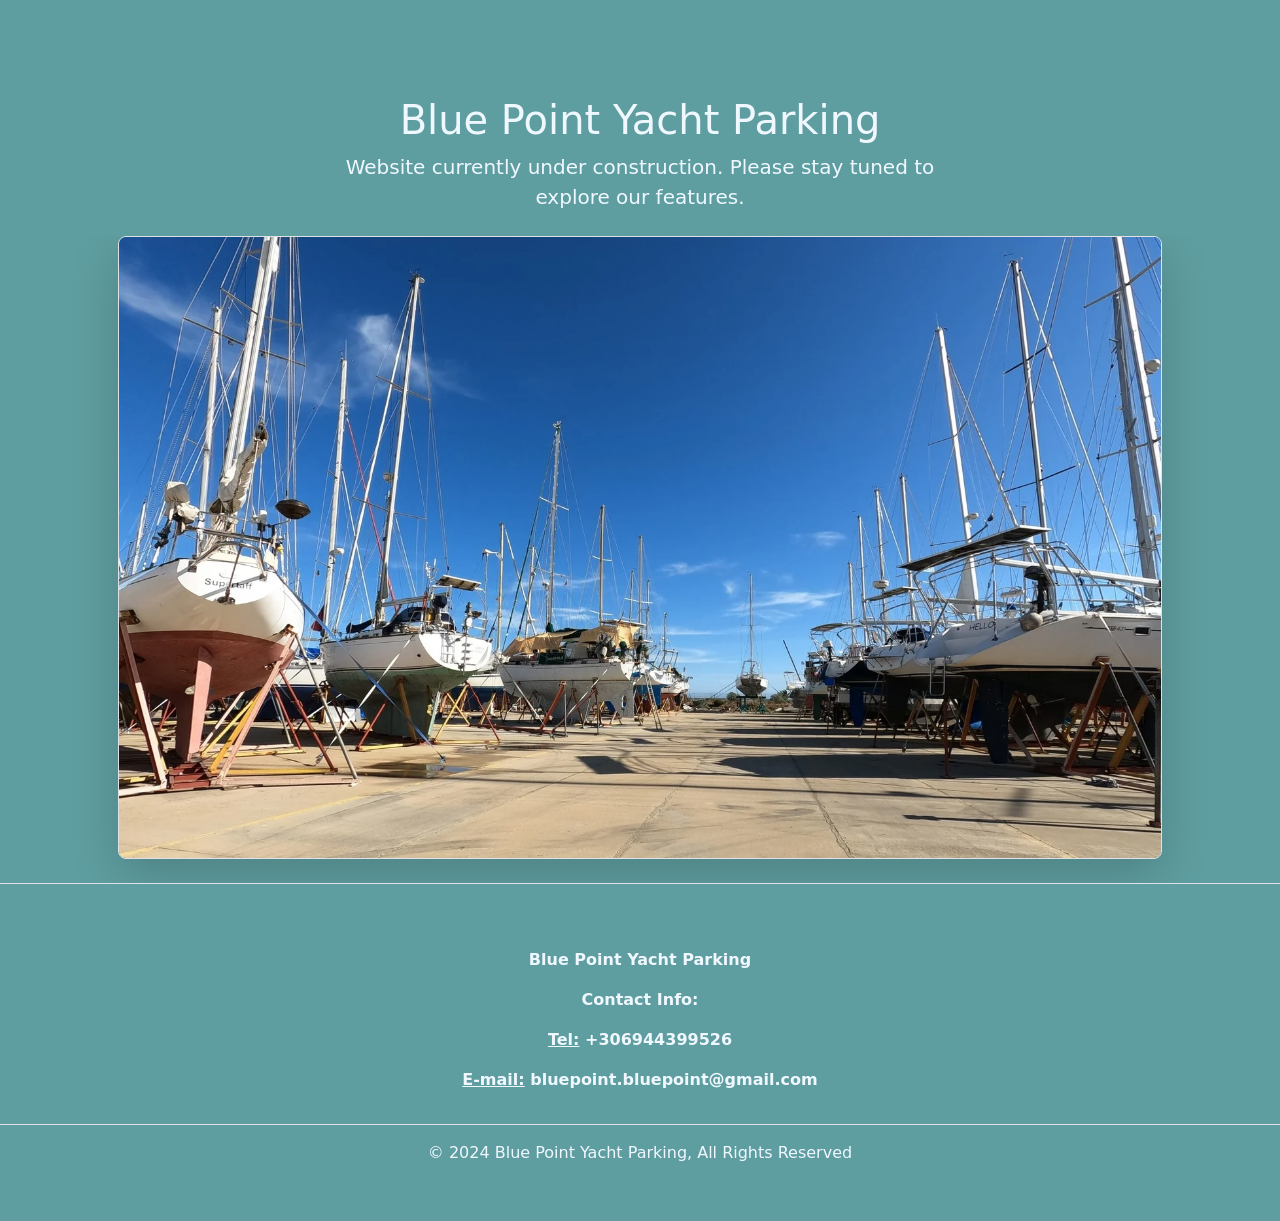
==== index.html @ e9194b1e "Add files via upload" ====
<!DOCTYPE html>
<html lang="en">

    <head>
        <meta charset="UTF-8">
        <meta name="viewport" content="width=device-width, initial-scale=1.0">
        <title>Blue Point Yacht Parking</title>
        <link rel="icon" type="image/x-icon" href="./logo.jpg">
  <link href="https://cdn.jsdelivr.net/npm/bootstrap@5.3.3/dist/css/bootstrap.min.css" rel="stylesheet" integrity="sha384-QWTKZyjpPEjISv5WaRU9OFeRpok6YctnYmDr5pNlyT2bRjXh0JMhjY6hW+ALEwIH" crossorigin="anonymous">

        <head>
            <style>
           body{
            background-color: cadetblue;
            color: aliceblue;
           

           }

           
            </style>
        </head>

    <body>

        


        <div class="px-4 pt-5 my-5 text-center border-bottom">
            <h1 class="">Blue Point Yacht Parking</h1>
            <div class="col-lg-6 mx-auto">
              <p class="lead mb-4"> Website currently under construction. Please stay tuned to explore our features.</p>
            </div>
            <div class="overflow-hidden" style="max-height: 80vh;">
              <div class="container px-5">
                <img id="photo" src="./boatyard.jpg" class="img-fluid border rounded-3 shadow-lg mb-4" alt="Example image" width="8000" height="500" loading="lazy">
              </div>
            </div>
          </div>
        
        <footer class="py-3 my-4">
            <ul class="nav justify-content-center border-bottom pb-3 mb-3">
                <li class="text-center  fw-bold">Blue Point Yacht Parking</p>
                <p class="text-center">Contact Info:</p>
                <p class="text-center"><u>Tel:</u> +306944399526</p>
                <p class="text-center"><u>E-mail:</u> bluepoint.bluepoint@gmail.com</p>
            </ul>
            <p class="text-center">© 2024 Blue Point Yacht Parking, All Rights Reserved</p>
          </footer>
        <script src="https://cdn.jsdelivr.net/npm/bootstrap@5.3.3/dist/js/bootstrap.bundle.min.js" integrity="sha384-YvpcrYf0tY3lHB60NNkmXc5s9fDVZLESaAA55NDzOxhy9GkcIdslK1eN7N6jIeHz" crossorigin="anonymous"></script>
    </body>
<html>
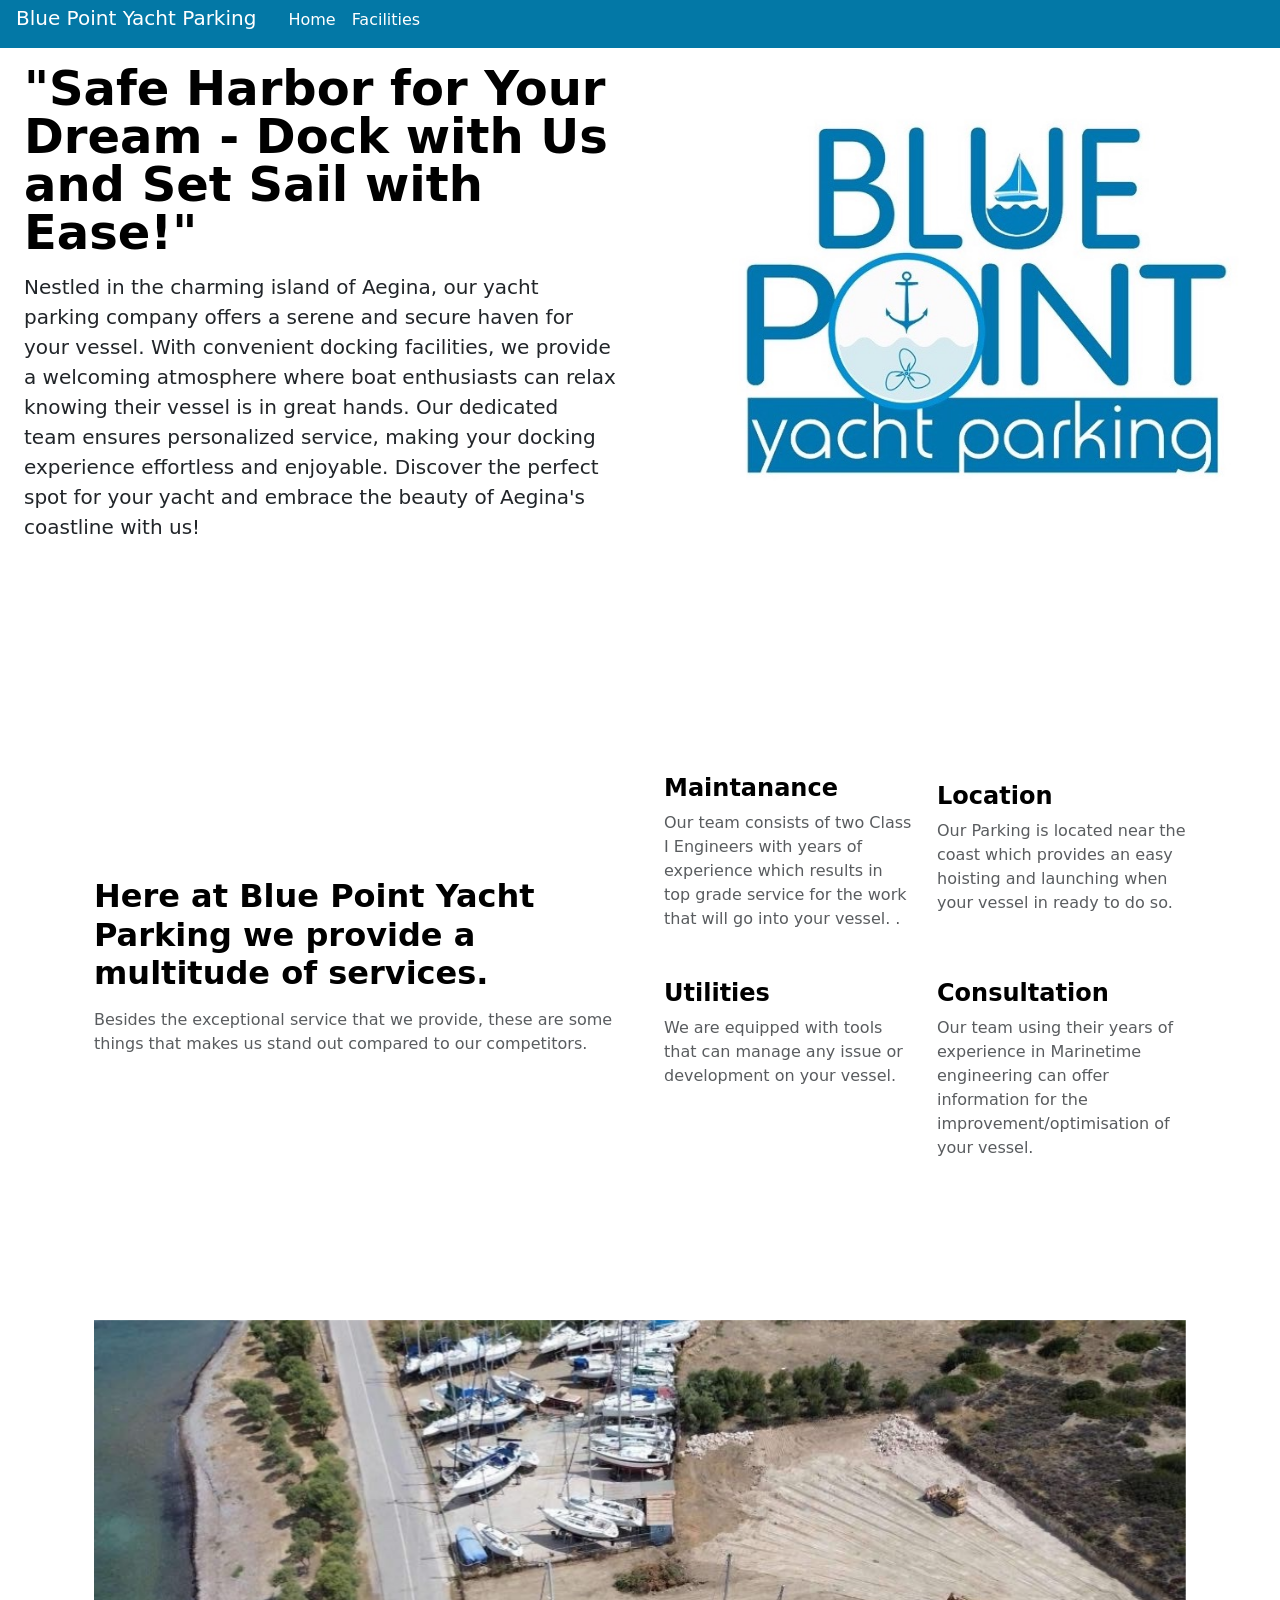
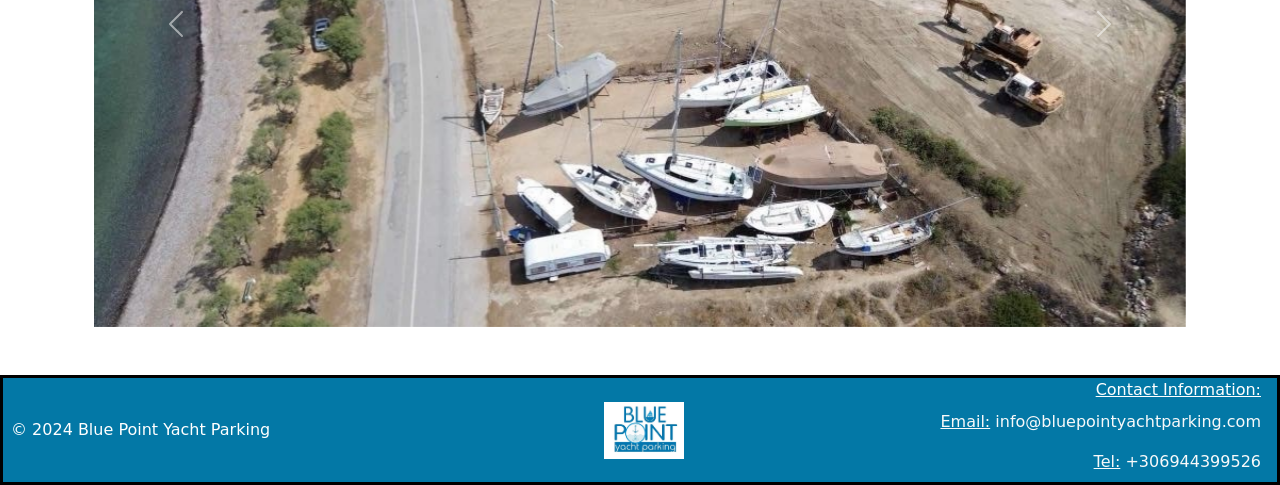
==== commit ef6966c5: "Add files via upload" ====
--- a/index.html
+++ b/index.html
@@ -5,48 +5,166 @@
         <meta charset="UTF-8">
         <meta name="viewport" content="width=device-width, initial-scale=1.0">
         <title>Blue Point Yacht Parking</title>
-        <link rel="icon" type="image/x-icon" href="./logo.jpg">
+        <link rel="icon" type="image/x-icon" href="./titleimg.png">
   <link href="https://cdn.jsdelivr.net/npm/bootstrap@5.3.3/dist/css/bootstrap.min.css" rel="stylesheet" integrity="sha384-QWTKZyjpPEjISv5WaRU9OFeRpok6YctnYmDr5pNlyT2bRjXh0JMhjY6hW+ALEwIH" crossorigin="anonymous">
+  <style>
 
-        <head>
-            <style>
-           body{
-            background-color: cadetblue;
-            color: aliceblue;
-           
+h5{
+    color: white;
+}
 
-           }
+.navbar{
+    background-color: #0378A6;
+    
+}
 
-           
-            </style>
-        </head>
+.navbar-brand{
+    color: white;
+    
+}
+#navitem{
+    color: white;
+}
 
-    <body>
+#footer{
+    background-color: #0378A6;
+}
+ footer{
+    border: 3px solid black;
+    color: white;
+    padding-bottom: 0%;
+    padding-right: 0%;
+    padding-left: 0%;
+    margin-bottom: 0%;
+    margin-right: 0%;
+    margin-left: 0%;
+ }
 
-        
+ 
 
+    </style>
+</head>
 
-        <div class="px-4 pt-5 my-5 text-center border-bottom">
-            <h1 class="">Blue Point Yacht Parking</h1>
-            <div class="col-lg-6 mx-auto">
-              <p class="lead mb-4"> Website currently under construction. Please stay tuned to explore our features.</p>
-            </div>
-            <div class="overflow-hidden" style="max-height: 80vh;">
-              <div class="container px-5">
-                <img id="photo" src="./boatyard.jpg" class="img-fluid border rounded-3 shadow-lg mb-4" alt="Example image" width="8000" height="500" loading="lazy">
+<body>
+
+ <nav class="navbar navbar-expand-lg">
+        <div class=" navbar container-fluid position-fixed mt-4">
+          <h5 class="lead ms-3 mt-1">Blue Point Yacht Parking</h5>
+          <button class="navbar-toggler" type="button" data-bs-toggle="collapse" data-bs-target="#navbarNav" aria-controls="navbarNav" aria-expanded="false" aria-label="Toggle navigation">
+            <span class="navbar-toggler-icon"></span>
+          </button>
+          <div class="collapse navbar-collapse" id="navbarNav">
+            <ul class="navbar-nav">
+              <li class="nav-item">
+                <a id="navitem" class="nav-link active ms-4" aria-current="page" href="./index.html">Home</a>
+              </li>
+              <li class="nav-item">
+                <a id="navitem" class="nav-link active" href="./page2.html">Facilities</a>
+              </li>
+            </ul>
+          </div>
+        </div>
+      </nav>
+
+      <div class="row flex-lg-row-reverse align-items-center g-5 py-5">
+        <div class="col-10 col-sm-8 col-lg-6">
+          <img src="./IMG_1806.JPG" class="d-block mx-lg-auto img-fluid" width="700" height="500" loading="lazy">
+        </div>
+        <div class="col-lg-6">
+          <h1 class="display-5 fw-bold text-body-emphasis lh-1 mb-3 ms-4">"Safe Harbor for Your Dream - Dock with Us and Set Sail with Ease!"</h1>
+          <p class="lead ms-4">Nestled in the charming island of Aegina, our yacht parking company offers a serene and secure haven for your vessel. With convenient docking facilities, we provide a welcoming atmosphere where boat enthusiasts can relax knowing their vessel is in great hands. Our dedicated team ensures personalized service, making your docking experience effortless and enjoyable. Discover the perfect spot for your yacht and embrace the beauty of Aegina's coastline with us!</p>
+        </div>
+      </div>
+
+      <div class="container px-4 py-5">
+
+    
+        <div class="row row-cols-1 row-cols-md-2 align-items-md-center g-5 py-5 mt-4">
+          <div class="col d-flex flex-column align-items-start gap-2">
+            <h2 class="fw-bold text-body-emphasis">Here at Blue Point Yacht Parking we provide a multitude of services.</h2>
+            <p class="text-body-secondary">Besides the exceptional service that we provide, these are some things that makes us stand out compared to our competitors.</p>
+          </div>
+    
+          <div class="col">
+            <div class="row row-cols-1 row-cols-sm-2 g-4">
+              <div class="col d-flex flex-column gap-2">
+                <h4 class="fw-semibold mb-0 text-body-emphasis">Maintanance</h4>
+                <p class="text-body-secondary">Our team consists of two Class I Engineers with years of experience which results in top grade service for the work that will go into your vessel.  .</p>
+              </div>
+    
+              <div class="col d-flex flex-column gap-2">
+                <div class="feature-icon-small d-inline-flex align-items-center justify-content-center text-bg-primary bg-gradient fs-4 rounded-3">
+                </div>
+                <h4 class="fw-semibold mb-0 text-body-emphasis">Location</h4>
+                <p class="text-body-secondary">Our Parking is located near the coast which provides an easy hoisting and launching when your vessel in ready to do so. </p>
+              </div>
+    
+              <div class="col d-flex flex-column gap-2">
+                <div class="feature-icon-small d-inline-flex align-items-center justify-content-center text-bg-primary bg-gradient fs-4 rounded-3">
+                </div>
+                <h4 class="fw-semibold mb-0 text-body-emphasis">Utilities</h4>
+                <p class="text-body-secondary">We are equipped with tools that can manage any issue or development on your vessel.</p>
+              </div>
+    
+              <div class="col d-flex flex-column gap-2">
+                <div class="feature-icon-small d-inline-flex align-items-center justify-content-center text-bg-primary bg-gradient fs-4 rounded-3">
+                </div>
+                <h4 class="fw-semibold mb-0 text-body-emphasis">Consultation</h4>
+                <p class="text-body-secondary">Our team using their years of experience in Marinetime engineering can offer information for the improvement/optimisation  of your vessel. </p>
               </div>
             </div>
           </div>
-        
-        <footer class="py-3 my-4">
-            <ul class="nav justify-content-center border-bottom pb-3 mb-3">
-                <li class="text-center  fw-bold">Blue Point Yacht Parking</p>
-                <p class="text-center">Contact Info:</p>
-                <p class="text-center"><u>Tel:</u> +306944399526</p>
-                <p class="text-center"><u>E-mail:</u> bluepoint.bluepoint@gmail.com</p>
-            </ul>
-            <p class="text-center">© 2024 Blue Point Yacht Parking, All Rights Reserved</p>
-          </footer>
-        <script src="https://cdn.jsdelivr.net/npm/bootstrap@5.3.3/dist/js/bootstrap.bundle.min.js" integrity="sha384-YvpcrYf0tY3lHB60NNkmXc5s9fDVZLESaAA55NDzOxhy9GkcIdslK1eN7N6jIeHz" crossorigin="anonymous"></script>
-    </body>
-<html>+        </div>
+      </div>
+
+    <div class="container px-4 py-5">
+      <div id="carouselExampleInterval" class="carousel slide position-relative" data-bs-ride="carousel">
+        <div class="carousel-inner">
+          <div class="carousel-item active" data-bs-interval="10000">
+            <img src="./IMG_1884.JPG" class="d-block w-100" alt="...">
+          </div>
+          <div class="carousel-item" data-bs-interval="2000">
+            <img src="./IMG_1885.JPG" class="d-block w-100" alt="...">
+          </div>
+          <div class="carousel-item" data-bs-interval="10000">
+            <img src="./above.jpg" class="d-block w-100" alt="...">
+          </div>
+          <div class="carousel-item" data-bs-interval="2000">
+            <img src="./under.jpg" class="d-block w-100" alt="...">
+          </div>
+          <div class="carousel-item" data-bs-interval="10000">
+            <img src="./alltog.jpg" class="d-block w-100" alt="...">
+          </div>
+          <div class="carousel-item" data-bs-interval="2000">
+            <img src="./side(1).jpg" class="d-block w-100" alt="...">
+          </div>
+          <div class="carousel-item" data-bs-interval="10000">
+            <img src="./side(2).jpg" class="d-block w-100" alt="...">
+          </div>
+        </div>
+        <button class="carousel-control-prev" type="button" data-bs-target="#carouselExampleInterval" data-bs-slide="prev">
+          <span class="carousel-control-prev-icon" aria-hidden="true"></span>
+          <span class="visually-hidden">Previous</span>
+        </button>
+        <button class="carousel-control-next" type="button" data-bs-target="#carouselExampleInterval" data-bs-slide="next">
+          <span class="carousel-control-next-icon" aria-hidden="true"></span>
+          <span class="visually-hidden">Next</span>
+        </button>
+      </div>
+    </div>
+
+
+
+      <footer id="footer" class="d-flex flex-wrap justify-content-between align-items-center">
+        <p class="col-md-4 mb-0 ms-2">© 2024 Blue Point Yacht Parking</p>
+          <img class="d-flex align-items-center justify-content-center" src="./IMG_1806.JPG" alt="" width="80">
+       <ul class="nav col-md-4 justify-content-end">
+          <li class="nav-item px-2 me-2"><u>Contact Information:</u></li>
+          <li class="nav-item me-2"><a class="nav-link px-2 link-light" href="mailto:info@bluepointyachtparking.com" ><u>Email:</u> info@bluepointyachtparking.com</a></li>
+          <li class="nav-item me-2"><a class="nav-link px-2 link-light" href="tel:+306944399526" ><u>Tel:</u> +306944399526</a></li>
+        </ul>
+      </footer>
+
+    <script src="https://cdn.jsdelivr.net/npm/bootstrap@5.3.3/dist/js/bootstrap.bundle.min.js" integrity="sha384-YvpcrYf0tY3lHB60NNkmXc5s9fDVZLESaAA55NDzOxhy9GkcIdslK1eN7N6jIeHz" crossorigin="anonymous"></script>
+</body>
+</html>
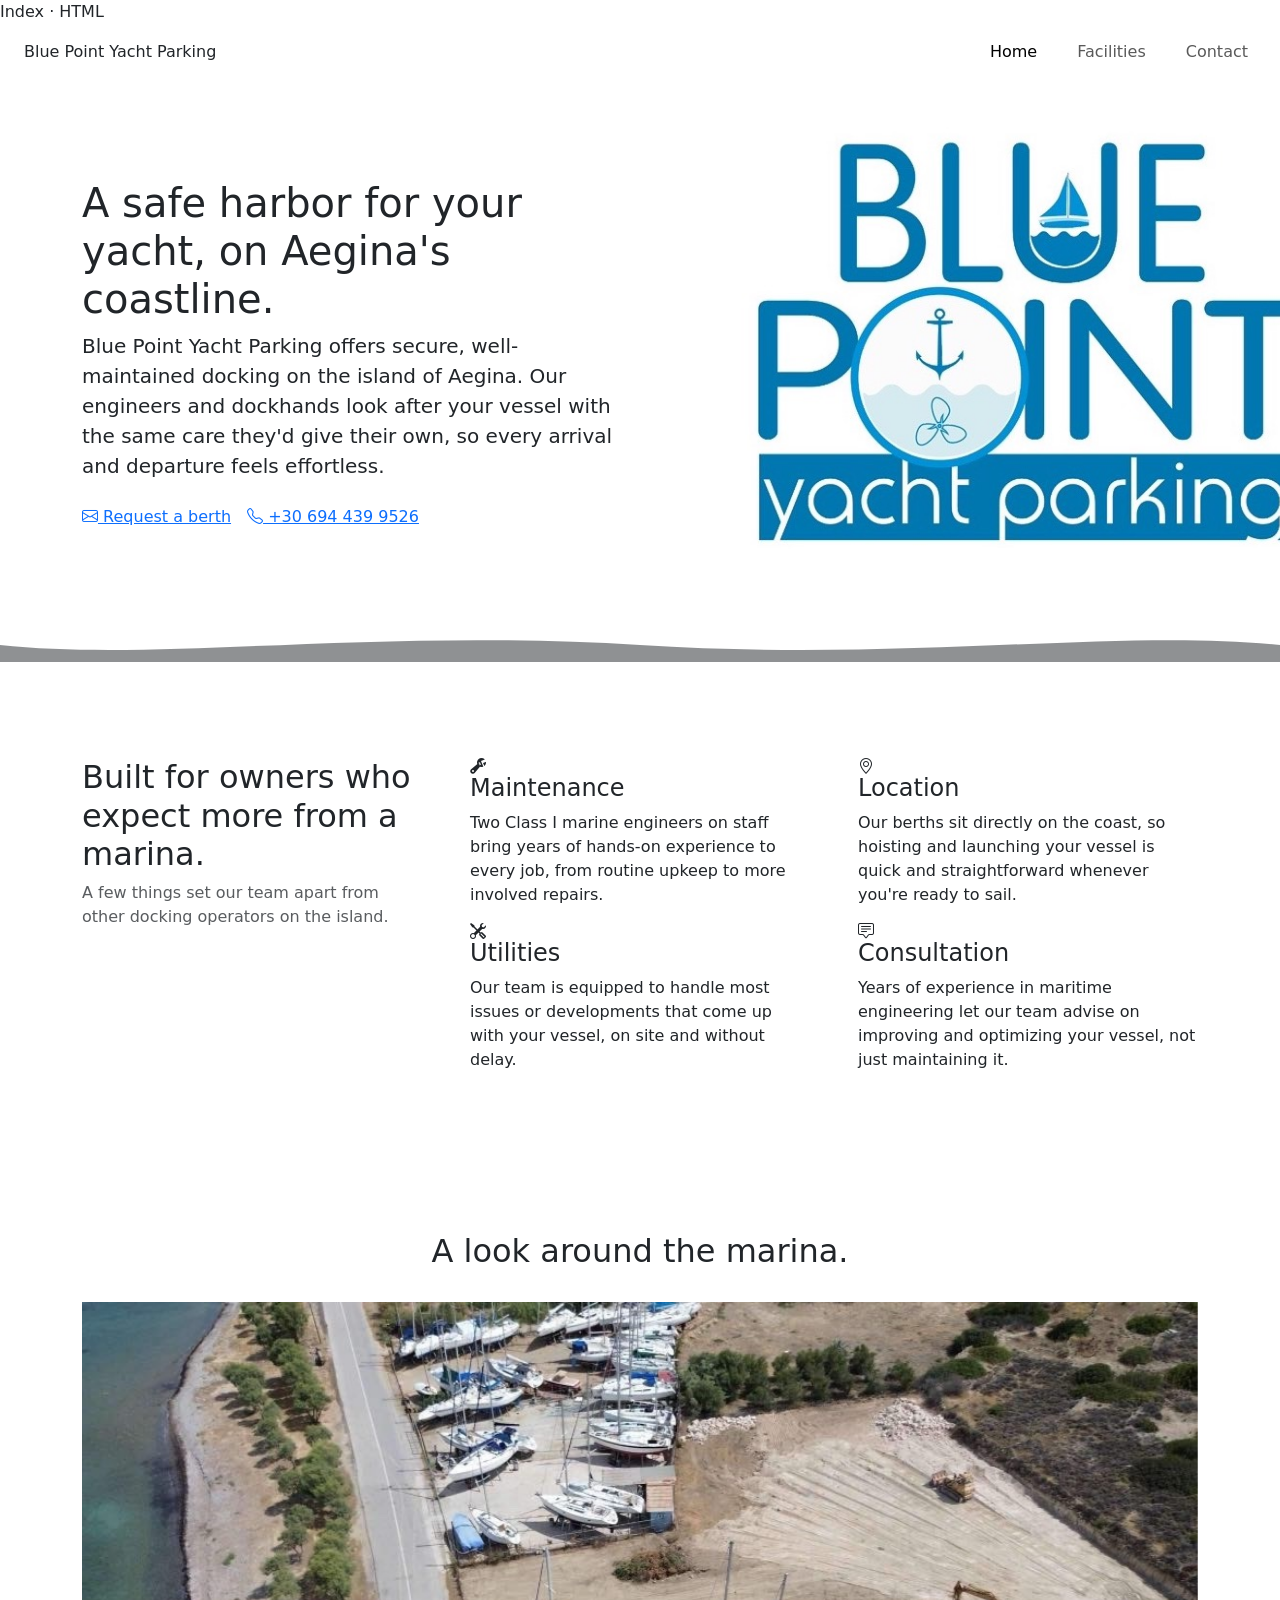
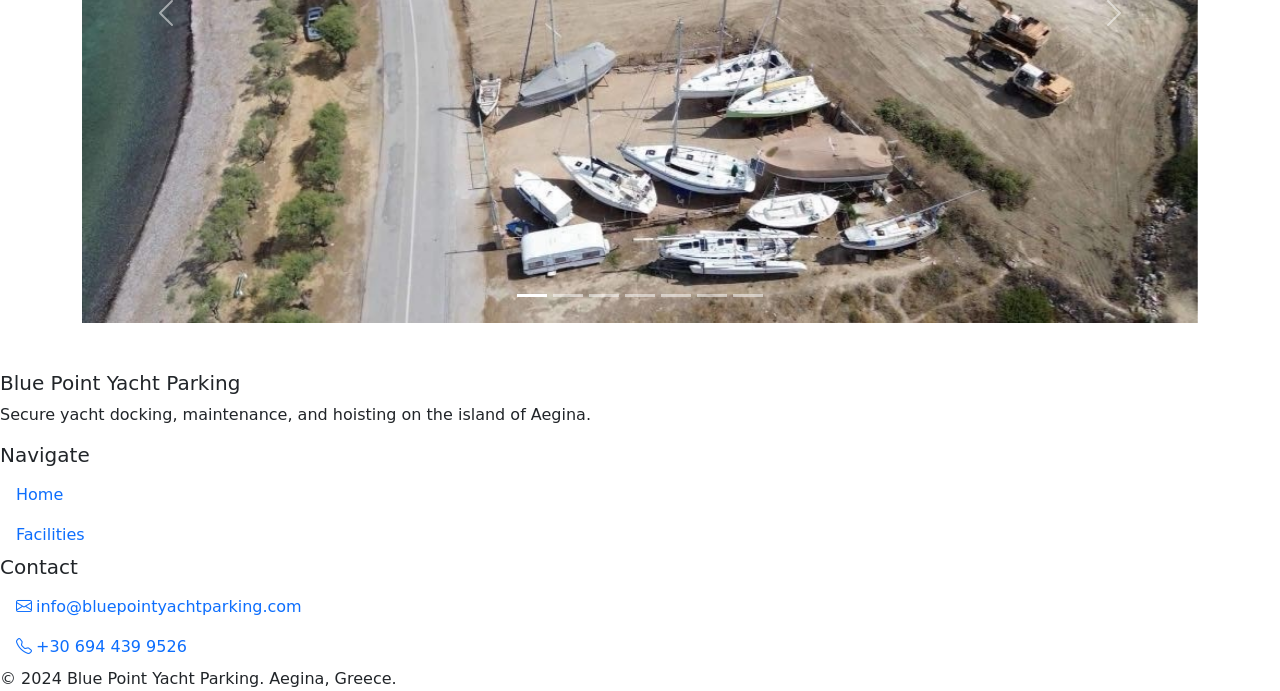
==== commit 0846bc0b: "Revamp index.html with new meta tags and layout Updated the website's title, added a description met" ====
--- a/index.html
+++ b/index.html
@@ -1,170 +1,176 @@
+
+
+Index · HTML
 <!DOCTYPE html>
 <html lang="en">
-
-    <head>
-        <meta charset="UTF-8">
-        <meta name="viewport" content="width=device-width, initial-scale=1.0">
-        <title>Blue Point Yacht Parking</title>
-        <link rel="icon" type="image/x-icon" href="./titleimg.png">
+<head>
+  <meta charset="UTF-8">
+  <meta name="viewport" content="width=device-width, initial-scale=1.0">
+  <title>Blue Point Yacht Parking — Secure Yacht Docking in Aegina</title>
+  <meta name="description" content="Blue Point Yacht Parking offers secure, professionally maintained yacht docking on the island of Aegina, with maritime engineering, hoisting, and consultation services.">
+  <link rel="icon" type="image/x-icon" href="./titleimg.png">
   <link href="https://cdn.jsdelivr.net/npm/bootstrap@5.3.3/dist/css/bootstrap.min.css" rel="stylesheet" integrity="sha384-QWTKZyjpPEjISv5WaRU9OFeRpok6YctnYmDr5pNlyT2bRjXh0JMhjY6hW+ALEwIH" crossorigin="anonymous">
-  <style>
-
-h5{
-    color: white;
-}
-
-.navbar{
-    background-color: #0378A6;
-    
-}
-
-.navbar-brand{
-    color: white;
-    
-}
-#navitem{
-    color: white;
-}
-
-#footer{
-    background-color: #0378A6;
-}
- footer{
-    border: 3px solid black;
-    color: white;
-    padding-bottom: 0%;
-    padding-right: 0%;
-    padding-left: 0%;
-    margin-bottom: 0%;
-    margin-right: 0%;
-    margin-left: 0%;
- }
-
+  <link href="https://cdn.jsdelivr.net/npm/bootstrap-icons@1.11.3/font/bootstrap-icons.min.css" rel="stylesheet">
+  <link rel="stylesheet" href="./style.css">
+</head>
+<body>
  
-
-    </style>
-</head>
-
-<body>
-
- <nav class="navbar navbar-expand-lg">
-        <div class=" navbar container-fluid position-fixed mt-4">
-          <h5 class="lead ms-3 mt-1">Blue Point Yacht Parking</h5>
-          <button class="navbar-toggler" type="button" data-bs-toggle="collapse" data-bs-target="#navbarNav" aria-controls="navbarNav" aria-expanded="false" aria-label="Toggle navigation">
-            <span class="navbar-toggler-icon"></span>
-          </button>
-          <div class="collapse navbar-collapse" id="navbarNav">
-            <ul class="navbar-nav">
-              <li class="nav-item">
-                <a id="navitem" class="nav-link active ms-4" aria-current="page" href="./index.html">Home</a>
-              </li>
-              <li class="nav-item">
-                <a id="navitem" class="nav-link active" href="./page2.html">Facilities</a>
-              </li>
-            </ul>
-          </div>
-        </div>
-      </nav>
-
-      <div class="row flex-lg-row-reverse align-items-center g-5 py-5">
-        <div class="col-10 col-sm-8 col-lg-6">
-          <img src="./IMG_1806.JPG" class="d-block mx-lg-auto img-fluid" width="700" height="500" loading="lazy">
-        </div>
-        <div class="col-lg-6">
-          <h1 class="display-5 fw-bold text-body-emphasis lh-1 mb-3 ms-4">"Safe Harbor for Your Dream - Dock with Us and Set Sail with Ease!"</h1>
-          <p class="lead ms-4">Nestled in the charming island of Aegina, our yacht parking company offers a serene and secure haven for your vessel. With convenient docking facilities, we provide a welcoming atmosphere where boat enthusiasts can relax knowing their vessel is in great hands. Our dedicated team ensures personalized service, making your docking experience effortless and enjoyable. Discover the perfect spot for your yacht and embrace the beauty of Aegina's coastline with us!</p>
+  <nav class="navbar navbar-expand-lg" aria-label="Main navigation">
+    <div class="container-fluid px-4">
+      <span class="brand-mark">Blue Point <span>Yacht Parking</span></span>
+      <button class="navbar-toggler" type="button" data-bs-toggle="collapse" data-bs-target="#navbarNav" aria-controls="navbarNav" aria-expanded="false" aria-label="Toggle navigation">
+        <span class="navbar-toggler-icon"></span>
+      </button>
+      <div class="collapse navbar-collapse justify-content-end" id="navbarNav">
+        <ul class="navbar-nav">
+          <li class="nav-item">
+            <a id="navitem" class="nav-link active ms-lg-4" aria-current="page" href="./index.html">Home</a>
+          </li>
+          <li class="nav-item">
+            <a id="navitem" class="nav-link ms-lg-4" href="./page2.html">Facilities</a>
+          </li>
+          <li class="nav-item">
+            <a id="navitem" class="nav-link ms-lg-4" href="mailto:info@bluepointyachtparking.com">Contact</a>
+          </li>
+        </ul>
+      </div>
+    </div>
+  </nav>
+ 
+  <header class="hero container">
+    <div class="row flex-lg-row-reverse align-items-center g-5 py-4">
+      <div class="col-11 col-sm-9 col-lg-6">
+        <div class="hero-frame">
+          <img src="./IMG_1806.JPG" alt="Yachts docked at Blue Point Yacht Parking on the coast of Aegina" width="700" height="500" loading="lazy">
         </div>
       </div>
-
-      <div class="container px-4 py-5">
-
-    
-        <div class="row row-cols-1 row-cols-md-2 align-items-md-center g-5 py-5 mt-4">
-          <div class="col d-flex flex-column align-items-start gap-2">
-            <h2 class="fw-bold text-body-emphasis">Here at Blue Point Yacht Parking we provide a multitude of services.</h2>
-            <p class="text-body-secondary">Besides the exceptional service that we provide, these are some things that makes us stand out compared to our competitors.</p>
-          </div>
-    
-          <div class="col">
-            <div class="row row-cols-1 row-cols-sm-2 g-4">
-              <div class="col d-flex flex-column gap-2">
-                <h4 class="fw-semibold mb-0 text-body-emphasis">Maintanance</h4>
-                <p class="text-body-secondary">Our team consists of two Class I Engineers with years of experience which results in top grade service for the work that will go into your vessel.  .</p>
-              </div>
-    
-              <div class="col d-flex flex-column gap-2">
-                <div class="feature-icon-small d-inline-flex align-items-center justify-content-center text-bg-primary bg-gradient fs-4 rounded-3">
-                </div>
-                <h4 class="fw-semibold mb-0 text-body-emphasis">Location</h4>
-                <p class="text-body-secondary">Our Parking is located near the coast which provides an easy hoisting and launching when your vessel in ready to do so. </p>
-              </div>
-    
-              <div class="col d-flex flex-column gap-2">
-                <div class="feature-icon-small d-inline-flex align-items-center justify-content-center text-bg-primary bg-gradient fs-4 rounded-3">
-                </div>
-                <h4 class="fw-semibold mb-0 text-body-emphasis">Utilities</h4>
-                <p class="text-body-secondary">We are equipped with tools that can manage any issue or development on your vessel.</p>
-              </div>
-    
-              <div class="col d-flex flex-column gap-2">
-                <div class="feature-icon-small d-inline-flex align-items-center justify-content-center text-bg-primary bg-gradient fs-4 rounded-3">
-                </div>
-                <h4 class="fw-semibold mb-0 text-body-emphasis">Consultation</h4>
-                <p class="text-body-secondary">Our team using their years of experience in Marinetime engineering can offer information for the improvement/optimisation  of your vessel. </p>
-              </div>
+      <div class="col-lg-6">
+        <h1>A safe harbor for your yacht, on Aegina's coastline.</h1>
+        <p class="lead">Blue Point Yacht Parking offers secure, well-maintained docking on the island of Aegina. Our engineers and dockhands look after your vessel with the same care they'd give their own, so every arrival and departure feels effortless.</p>
+        <div class="d-flex gap-3 mt-4 flex-wrap">
+          <a href="mailto:info@bluepointyachtparking.com" class="btn-brass"><i class="bi bi-envelope"></i> Request a berth</a>
+          <a href="tel:+306944399526" class="btn-outline-brass"><i class="bi bi-telephone"></i> +30 694 439 9526</a>
+        </div>
+      </div>
+    </div>
+  </header>
+ 
+  <svg class="wave-divider" viewBox="0 0 1200 32" preserveAspectRatio="none" aria-hidden="true">
+    <path fill="currentColor" opacity="0.5" d="M0 16 C 150 32 350 0 600 16 C 850 32 1050 0 1200 16 L1200 32 L0 32 Z"></path>
+  </svg>
+ 
+  <section class="section-alt py-5">
+    <div class="container py-5">
+      <div class="row g-5">
+        <div class="col-lg-4 services-intro">
+          <h2>Built for owners who expect more from a marina.</h2>
+          <p class="text-body-secondary">A few things set our team apart from other docking operators on the island.</p>
+        </div>
+        <div class="col-lg-8">
+          <div class="row row-cols-1 row-cols-sm-2 g-0">
+            <div class="col service-card pe-lg-4">
+              <div class="service-icon"><i class="bi bi-wrench-adjustable"></i></div>
+              <h4>Maintenance</h4>
+              <p>Two Class I marine engineers on staff bring years of hands-on experience to every job, from routine upkeep to more involved repairs.</p>
+            </div>
+            <div class="col service-card ps-lg-4">
+              <div class="service-icon"><i class="bi bi-geo-alt"></i></div>
+              <h4>Location</h4>
+              <p>Our berths sit directly on the coast, so hoisting and launching your vessel is quick and straightforward whenever you're ready to sail.</p>
+            </div>
+            <div class="col service-card pe-lg-4">
+              <div class="service-icon"><i class="bi bi-tools"></i></div>
+              <h4>Utilities</h4>
+              <p>Our team is equipped to handle most issues or developments that come up with your vessel, on site and without delay.</p>
+            </div>
+            <div class="col service-card ps-lg-4">
+              <div class="service-icon"><i class="bi bi-chat-square-text"></i></div>
+              <h4>Consultation</h4>
+              <p>Years of experience in maritime engineering let our team advise on improving and optimizing your vessel, not just maintaining it.</p>
             </div>
           </div>
         </div>
       </div>
-
-    <div class="container px-4 py-5">
-      <div id="carouselExampleInterval" class="carousel slide position-relative" data-bs-ride="carousel">
-        <div class="carousel-inner">
-          <div class="carousel-item active" data-bs-interval="10000">
-            <img src="./IMG_1884.JPG" class="d-block w-100" alt="...">
-          </div>
-          <div class="carousel-item" data-bs-interval="2000">
-            <img src="./IMG_1885.JPG" class="d-block w-100" alt="...">
-          </div>
-          <div class="carousel-item" data-bs-interval="10000">
-            <img src="./above.jpg" class="d-block w-100" alt="...">
-          </div>
-          <div class="carousel-item" data-bs-interval="2000">
-            <img src="./under.jpg" class="d-block w-100" alt="...">
-          </div>
-          <div class="carousel-item" data-bs-interval="10000">
-            <img src="./alltog.jpg" class="d-block w-100" alt="...">
-          </div>
-          <div class="carousel-item" data-bs-interval="2000">
-            <img src="./side(1).jpg" class="d-block w-100" alt="...">
-          </div>
-          <div class="carousel-item" data-bs-interval="10000">
-            <img src="./side(2).jpg" class="d-block w-100" alt="...">
-          </div>
-        </div>
-        <button class="carousel-control-prev" type="button" data-bs-target="#carouselExampleInterval" data-bs-slide="prev">
-          <span class="carousel-control-prev-icon" aria-hidden="true"></span>
-          <span class="visually-hidden">Previous</span>
-        </button>
-        <button class="carousel-control-next" type="button" data-bs-target="#carouselExampleInterval" data-bs-slide="next">
-          <span class="carousel-control-next-icon" aria-hidden="true"></span>
-          <span class="visually-hidden">Next</span>
-        </button>
+    </div>
+  </section>
+ 
+  <section class="container py-5">
+    <div class="row justify-content-center mb-4">
+      <div class="col-lg-7 text-center">
+        <h2>A look around the marina.</h2>
       </div>
     </div>
-
-
-
-      <footer id="footer" class="d-flex flex-wrap justify-content-between align-items-center">
-        <p class="col-md-4 mb-0 ms-2">© 2024 Blue Point Yacht Parking</p>
-          <img class="d-flex align-items-center justify-content-center" src="./IMG_1806.JPG" alt="" width="80">
-       <ul class="nav col-md-4 justify-content-end">
-          <li class="nav-item px-2 me-2"><u>Contact Information:</u></li>
-          <li class="nav-item me-2"><a class="nav-link px-2 link-light" href="mailto:info@bluepointyachtparking.com" ><u>Email:</u> info@bluepointyachtparking.com</a></li>
-          <li class="nav-item me-2"><a class="nav-link px-2 link-light" href="tel:+306944399526" ><u>Tel:</u> +306944399526</a></li>
+    <div id="carouselExampleInterval" class="carousel slide" data-bs-ride="carousel">
+      <div class="carousel-indicators">
+        <button type="button" data-bs-target="#carouselExampleInterval" data-bs-slide-to="0" class="active" aria-current="true" aria-label="Slide 1"></button>
+        <button type="button" data-bs-target="#carouselExampleInterval" data-bs-slide-to="1" aria-label="Slide 2"></button>
+        <button type="button" data-bs-target="#carouselExampleInterval" data-bs-slide-to="2" aria-label="Slide 3"></button>
+        <button type="button" data-bs-target="#carouselExampleInterval" data-bs-slide-to="3" aria-label="Slide 4"></button>
+        <button type="button" data-bs-target="#carouselExampleInterval" data-bs-slide-to="4" aria-label="Slide 5"></button>
+        <button type="button" data-bs-target="#carouselExampleInterval" data-bs-slide-to="5" aria-label="Slide 6"></button>
+        <button type="button" data-bs-target="#carouselExampleInterval" data-bs-slide-to="6" aria-label="Slide 7"></button>
+      </div>
+      <div class="carousel-inner">
+        <div class="carousel-item active" data-bs-interval="4000">
+          <img src="./IMG_1884.JPG" class="d-block w-100" alt="Docked yachts at Blue Point Yacht Parking">
+        </div>
+        <div class="carousel-item" data-bs-interval="4000">
+          <img src="./IMG_1885.JPG" class="d-block w-100" alt="Marina view of the yacht parking facility">
+        </div>
+        <div class="carousel-item" data-bs-interval="4000">
+          <img src="./above.jpg" class="d-block w-100" alt="Aerial view of the docking area">
+        </div>
+        <div class="carousel-item" data-bs-interval="4000">
+          <img src="./under.jpg" class="d-block w-100" alt="Underwater view near the docks">
+        </div>
+        <div class="carousel-item" data-bs-interval="4000">
+          <img src="./alltog.jpg" class="d-block w-100" alt="Yachts parked together at the marina">
+        </div>
+        <div class="carousel-item" data-bs-interval="4000">
+          <img src="./side(1).jpg" class="d-block w-100" alt="Side view of the marina, first angle">
+        </div>
+        <div class="carousel-item" data-bs-interval="4000">
+          <img src="./side(2).jpg" class="d-block w-100" alt="Side view of the marina, second angle">
+        </div>
+      </div>
+      <button class="carousel-control-prev" type="button" data-bs-target="#carouselExampleInterval" data-bs-slide="prev">
+        <span class="carousel-control-prev-icon" aria-hidden="true"></span>
+        <span class="visually-hidden">Previous</span>
+      </button>
+      <button class="carousel-control-next" type="button" data-bs-target="#carouselExampleInterval" data-bs-slide="next">
+        <span class="carousel-control-next-icon" aria-hidden="true"></span>
+        <span class="visually-hidden">Next</span>
+      </button>
+    </div>
+  </section>
+ 
+  <footer id="footer">
+    <div class="footer-grid">
+      <div>
+        <h5>Blue Point Yacht Parking</h5>
+        <p>Secure yacht docking, maintenance, and hoisting on the island of Aegina.</p>
+      </div>
+      <div>
+        <h5>Navigate</h5>
+        <ul class="nav flex-column">
+          <li class="nav-item"><a class="nav-link" href="./index.html">Home</a></li>
+          <li class="nav-item"><a class="nav-link" href="./page2.html">Facilities</a></li>
         </ul>
-      </footer>
-
-    <script src="https://cdn.jsdelivr.net/npm/bootstrap@5.3.3/dist/js/bootstrap.bundle.min.js" integrity="sha384-YvpcrYf0tY3lHB60NNkmXc5s9fDVZLESaAA55NDzOxhy9GkcIdslK1eN7N6jIeHz" crossorigin="anonymous"></script>
+      </div>
+      <div>
+        <h5>Contact</h5>
+        <ul class="nav flex-column">
+          <li class="nav-item"><a class="nav-link" href="mailto:info@bluepointyachtparking.com"><i class="bi bi-envelope me-1"></i>info@bluepointyachtparking.com</a></li>
+          <li class="nav-item"><a class="nav-link" href="tel:+306944399526"><i class="bi bi-telephone me-1"></i>+30 694 439 9526</a></li>
+        </ul>
+      </div>
+    </div>
+    <div class="footer-bottom">
+      <p class="mb-0">© 2024 Blue Point Yacht Parking. Aegina, Greece.</p>
+    </div>
+  </footer>
+ 
+  <script src="https://cdn.jsdelivr.net/npm/bootstrap@5.3.3/dist/js/bootstrap.bundle.min.js" integrity="sha384-YvpcrYf0tY3lHB60NNkmXc5s9fDVZLESaAA55NDzOxhy9GkcIdslK1eN7N6jIeHz" crossorigin="anonymous"></script>
 </body>
-</html>+</html>
+ 
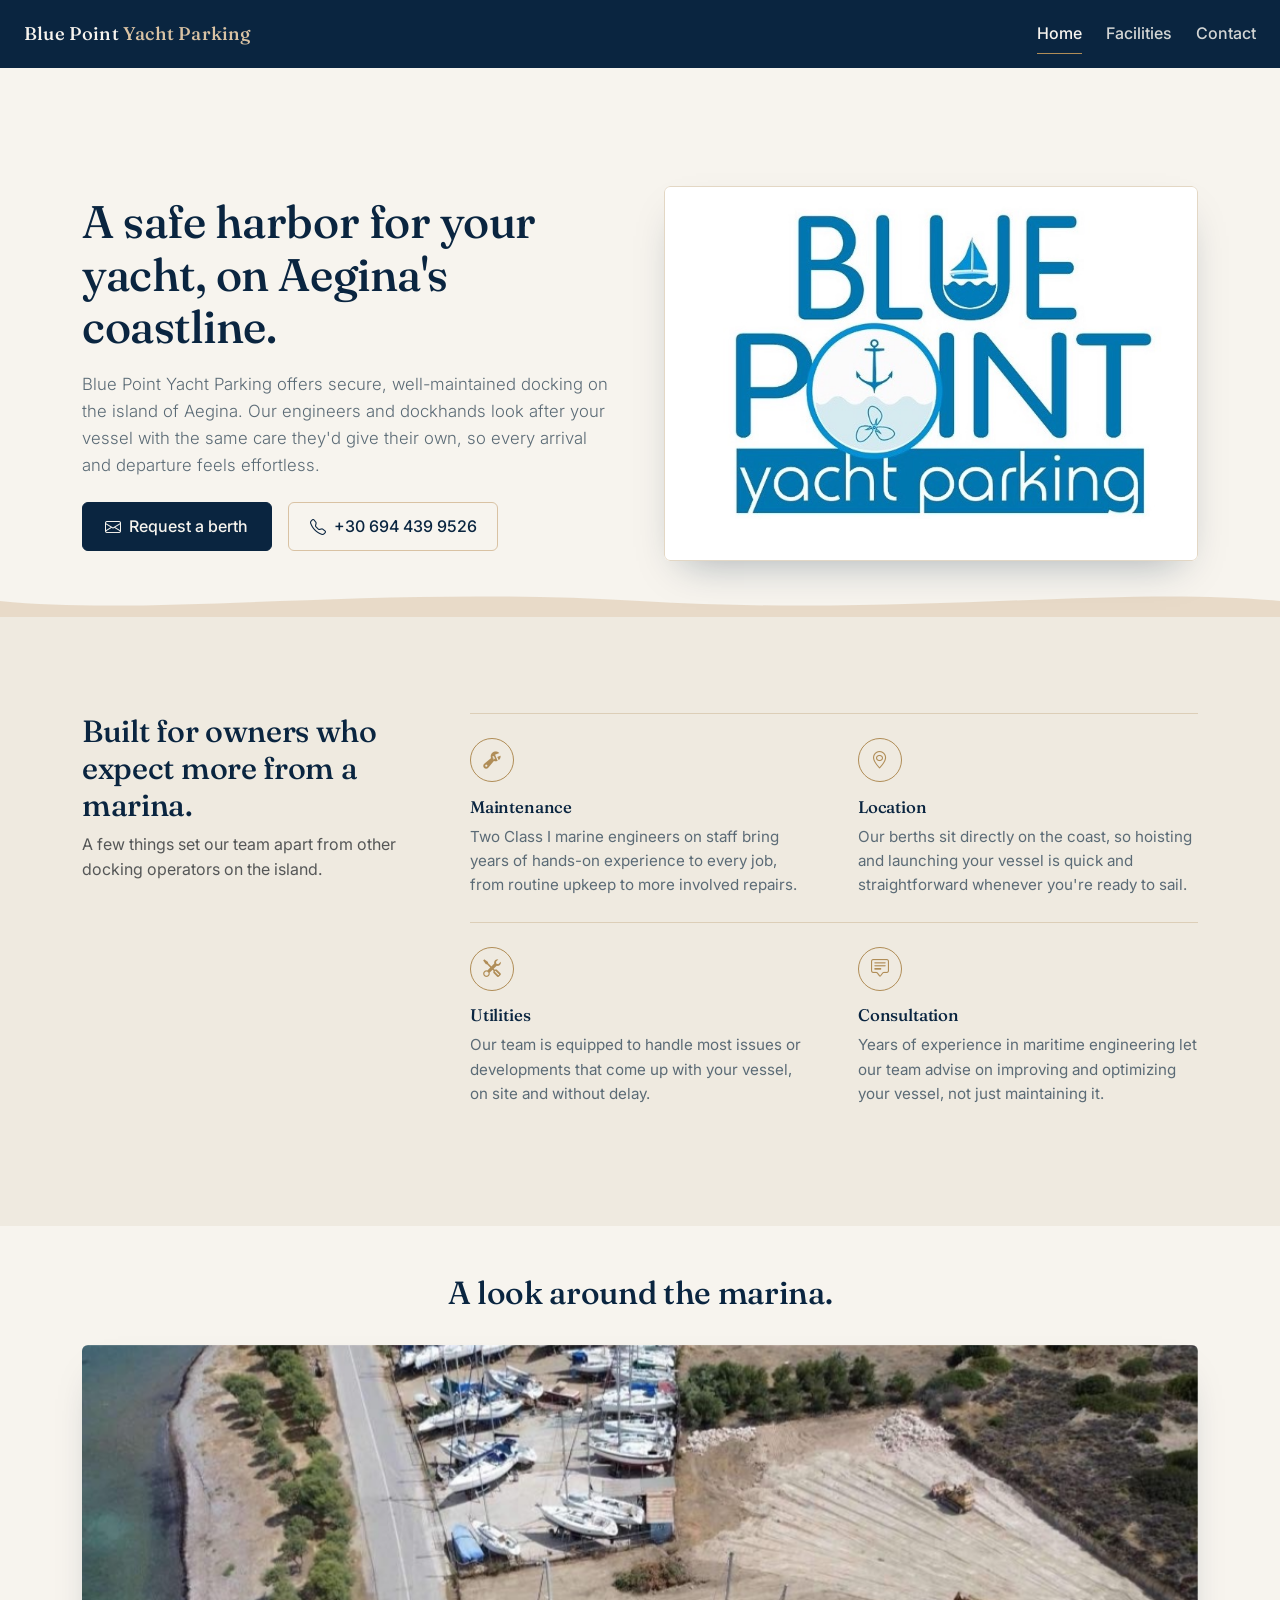
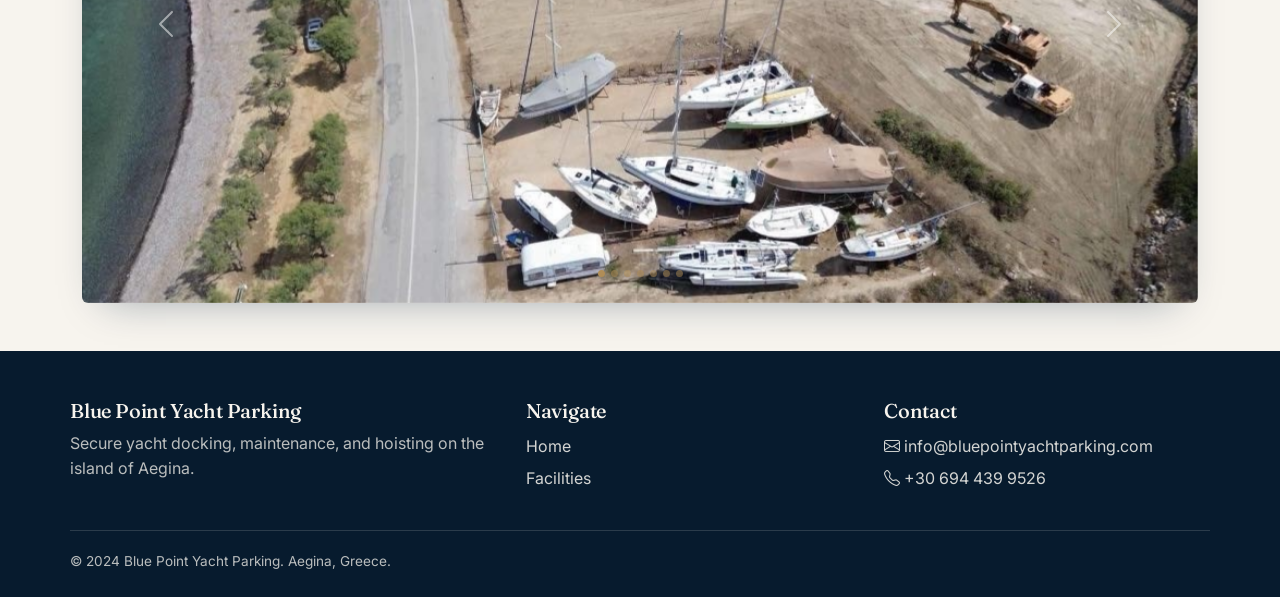
==== commit 1d94042c: "Update title in index.html with image and new text" ====
--- a/index.html
+++ b/index.html
@@ -6,7 +6,7 @@
 <head>
   <meta charset="UTF-8">
   <meta name="viewport" content="width=device-width, initial-scale=1.0">
-  <title>Blue Point Yacht Parking — Secure Yacht Docking in Aegina</title>
+  <title><img src="./titleimg.png">Blue Point Yacht Parking</title>
   <meta name="description" content="Blue Point Yacht Parking offers secure, professionally maintained yacht docking on the island of Aegina, with maritime engineering, hoisting, and consultation services.">
   <link rel="icon" type="image/x-icon" href="./titleimg.png">
   <link href="https://cdn.jsdelivr.net/npm/bootstrap@5.3.3/dist/css/bootstrap.min.css" rel="stylesheet" integrity="sha384-QWTKZyjpPEjISv5WaRU9OFeRpok6YctnYmDr5pNlyT2bRjXh0JMhjY6hW+ALEwIH" crossorigin="anonymous">
--- a/style.css
+++ b/style.css
@@ -0,0 +1,224 @@
+/* ============================================================
+   Blue Point Yacht Parking — shared stylesheet
+   A maritime palette (deep navy, teal, sand, brass) replaces the
+   default Bootstrap blue so the site reads as its own brand
+   rather than an untouched template.
+   ============================================================ */
+
+@import url('https://fonts.googleapis.com/css2?family=Fraunces:opsz,wght@9..144,400;9..144,500;9..144,600&family=Inter:wght@400;500;600&display=swap');
+
+:root{
+  --navy:        #0A2540;
+  --navy-deep:   #071b2e;
+  --teal:        #0F4C5C;
+  --sand:        #D9C2A3;
+  --ivory:       #F7F4EE;
+  --brass:       #B08D57;
+  --ink:         #16232E;
+  --muted:       #5B6B76;
+  --radius:      6px;
+}
+
+*{ box-sizing: border-box; }
+
+body{
+  font-family: 'Inter', -apple-system, BlinkMacSystemFont, sans-serif;
+  color: var(--ink);
+  background: var(--ivory);
+  line-height: 1.6;
+}
+
+h1, h2, h3, h4, h5{
+  font-family: 'Fraunces', Georgia, serif;
+  color: var(--navy);
+  letter-spacing: -0.01em;
+}
+
+p{ color: var(--muted); max-width: 62ch; }
+
+a{ color: var(--teal); }
+a:focus-visible, button:focus-visible{
+  outline: 2px solid var(--brass);
+  outline-offset: 3px;
+}
+
+/* ---------- Navbar ---------- */
+.navbar{
+  background: var(--navy);
+  padding: 0.9rem 0;
+  position: fixed;
+  top: 0; left: 0; right: 0;
+  z-index: 1030;
+}
+.navbar .brand-mark{
+  font-family: 'Fraunces', serif;
+  font-size: 1.15rem;
+  font-weight: 500;
+  color: var(--ivory);
+  letter-spacing: 0.01em;
+}
+.navbar .brand-mark span{ color: var(--sand); }
+#navitem{
+  color: rgba(247,244,238,0.85);
+  font-family: 'Inter', sans-serif;
+  font-weight: 500;
+  padding: 0.4rem 0;
+  border-bottom: 1px solid transparent;
+  transition: color .15s ease, border-color .15s ease;
+}
+#navitem:hover, #navitem.active{
+  color: var(--ivory);
+  border-bottom-color: var(--brass);
+}
+.navbar-toggler{ border-color: rgba(247,244,238,0.4); }
+.navbar-toggler-icon{
+  background-image: url("data:image/svg+xml,%3csvg xmlns='http://www.w3.org/2000/svg' viewBox='0 0 30 30'%3e%3cpath stroke='rgba(247,244,238,0.85)' stroke-width='2' stroke-linecap='round' stroke-miterlimit='10' d='M4 7h22M4 15h22M4 23h22'/%3e%3c/svg%3e");
+}
+
+/* ---------- Hero ---------- */
+.hero{
+  padding-top: 8.5rem;
+}
+.hero .eyebrow{ display:none; } /* intentionally unused — no label chrome */
+.hero h1{
+  font-size: clamp(2rem, 3.6vw, 2.85rem);
+  font-weight: 500;
+  line-height: 1.15;
+  margin-bottom: 1.1rem;
+}
+.hero p.lead{
+  font-size: 1.05rem;
+  color: var(--muted);
+}
+.hero-frame{
+  position: relative;
+  border-radius: var(--radius);
+  overflow: hidden;
+  box-shadow: 0 18px 40px -18px rgba(10,37,64,0.35);
+}
+.hero-frame::after{
+  content:"";
+  position:absolute; inset:0;
+  border: 1px solid rgba(176,141,87,0.35);
+  border-radius: var(--radius);
+  pointer-events:none;
+}
+.hero-frame img{ display:block; width:100%; height:100%; object-fit:cover; }
+
+.btn-brass{
+  display:inline-flex;
+  align-items:center;
+  gap: .5rem;
+  background: var(--navy);
+  color: var(--ivory);
+  border: 1px solid var(--navy);
+  padding: .65rem 1.4rem;
+  border-radius: var(--radius);
+  font-weight: 500;
+  text-decoration:none;
+  transition: background .15s ease, border-color .15s ease;
+}
+.btn-brass:hover{ background: var(--navy-deep); color: var(--ivory); }
+.btn-outline-brass{
+  display:inline-flex;
+  align-items:center;
+  gap:.5rem;
+  background: transparent;
+  color: var(--navy);
+  border: 1px solid var(--sand);
+  padding: .6rem 1.3rem;
+  border-radius: var(--radius);
+  font-weight: 500;
+  text-decoration:none;
+  transition: border-color .15s ease, color .15s ease;
+}
+.btn-outline-brass:hover{ border-color: var(--brass); color: var(--brass); }
+
+/* ---------- Divider ---------- */
+.wave-divider{ width:100%; height:32px; display:block; color: var(--sand); }
+
+/* ---------- Services ---------- */
+.services-intro h2{ font-size: clamp(1.6rem, 2.4vw, 2.1rem); font-weight:500; }
+.service-card{
+  padding: 1.5rem 0 1.5rem 0;
+  border-top: 1px solid rgba(176,141,87,0.3);
+}
+.service-icon{
+  width: 44px; height:44px;
+  border-radius:50%;
+  border: 1px solid var(--brass);
+  display:flex; align-items:center; justify-content:center;
+  color: var(--brass);
+  font-size:1.1rem;
+  margin-bottom: .9rem;
+}
+.service-card h4{ font-size:1.05rem; font-weight:500; }
+.service-card p{ font-size:.95rem; margin-bottom:0; }
+
+/* ---------- Section shells ---------- */
+.section-alt{ background: #EFEAE0; }
+
+/* ---------- Carousel ---------- */
+.carousel{
+  border-radius: var(--radius);
+  overflow:hidden;
+  box-shadow: 0 18px 40px -22px rgba(10,37,64,0.4);
+}
+.carousel-item img{ height: 62vh; min-height:340px; object-fit:cover; }
+.carousel-indicators [data-bs-target]{
+  background-color: var(--brass);
+  width:7px; height:7px; border-radius:50%;
+}
+.carousel-caption{
+  background: linear-gradient(0deg, rgba(7,27,46,0.75), transparent);
+  border-radius: var(--radius);
+  bottom:0; left:0; right:0; padding:1.5rem 1rem .75rem;
+}
+
+/* ---------- Map / feature block ---------- */
+.map-frame{
+  border-radius: var(--radius);
+  overflow:hidden;
+  box-shadow: 0 18px 40px -22px rgba(10,37,64,0.35);
+  border: 1px solid rgba(176,141,87,0.35);
+}
+
+/* ---------- Footer ---------- */
+#footer{
+  background: var(--navy-deep);
+  color: rgba(247,244,238,0.85);
+  padding: 3rem 1.5rem 1.5rem;
+}
+#footer h5{ color: var(--ivory); font-family:'Fraunces', serif; font-weight:500; }
+#footer p, #footer li{ color: rgba(247,244,238,0.75); }
+#footer a.nav-link{
+  color: rgba(247,244,238,0.85);
+  padding: .2rem 0;
+}
+#footer a.nav-link:hover{ color: var(--sand); }
+#footer .footer-grid{
+  display:grid;
+  grid-template-columns: 1.3fr 1fr 1fr;
+  gap: 2rem;
+  max-width: 1140px;
+  margin: 0 auto;
+}
+#footer .footer-bottom{
+  border-top: 1px solid rgba(247,244,238,0.15);
+  margin-top: 2rem;
+  padding-top: 1.25rem;
+  max-width: 1140px;
+  margin-left:auto; margin-right:auto;
+  display:flex; justify-content:space-between; align-items:center;
+  flex-wrap:wrap; gap:.5rem;
+  font-size:.85rem;
+}
+@media (max-width: 768px){
+  #footer .footer-grid{ grid-template-columns: 1fr; }
+  .hero{ padding-top: 7rem; }
+}
+
+/* Respect reduced motion */
+@media (prefers-reduced-motion: reduce){
+  *{ transition: none !important; }
+}
